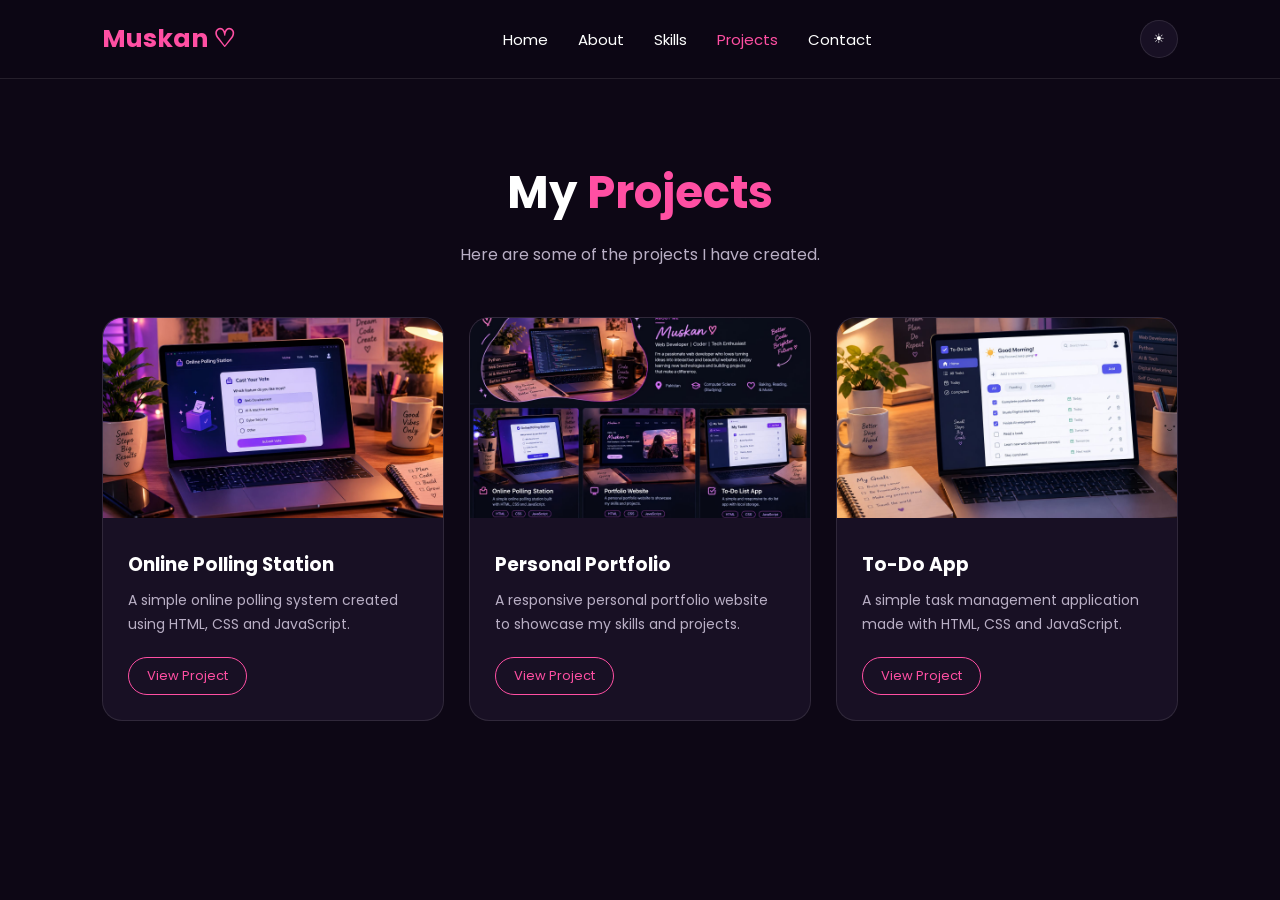
==== projects.html @ d233e870 "Add files via upload add personal portfolio website" ====
<!DOCTYPE html>
<html lang="en">
<head>
    <meta charset="UTF-8">
    <meta name="viewport" content="width=device-width, initial-scale=1.0">

    <title>Muskan ♡ | Projects</title>

    <link rel="stylesheet" href="style.css">
    <link rel="stylesheet"
          href="https://cdnjs.cloudflare.com/ajax/libs/font-awesome/6.5.0/css/all.min.css">
</head>

<body>

<header>
    <div class="logo">Muskan ♡</div>

    <nav id="nav">
        <a href="index.html">Home</a>
        <a href="about.html">About</a>
        <a href="skills.html">Skills</a>
        <a href="projects.html" class="active">Projects</a>
        <a href="contact.html">Contact</a>
    </nav>

    <div class="header-buttons">
        <button id="themeBtn">☀</button>
        <button id="menuBtn">☰</button>
    </div>
</header>

<section class="page-section">

    <h1 class="page-title">My <span>Projects</span></h1>

    <p class="section-description">
        Here are some of the projects I have created.
    </p>

    <div class="projects-container">

        <div class="project-card">
            <img src="polling.jpeg" alt="Online Polling Station">

            <div class="project-content">
                <h3>Online Polling Station</h3>

                <p>
                    A simple online polling system created using
                    HTML, CSS and JavaScript.
                </p>

                <a href="https://muskan-dev01.github.io/online-polling-system/" class="small-btn">View Project</a>
            </div>
        </div>


        <div class="project-card">
            <img src="portfolio.jpeg" alt="Portfolio Website">

            <div class="project-content">
                <h3>Personal Portfolio</h3>

                <p>
                    A responsive personal portfolio website to
                    showcase my skills and projects.
                </p>

                <a href="index.html" class="small-btn">View Project</a>
            </div>
        </div>


        <div class="project-card">
            <img src="todo-list.jpeg" alt="Todo App">

            <div class="project-content">
                <h3>To-Do App</h3>

                <p>
                    A simple task management application made
                    with HTML, CSS and JavaScript.
                </p>

                <a href="#" class="small-btn">View Project</a>
            </div>
        </div>

    </div>

</section>

<script src="script.js"></script>
</body>
</html>
---- style.css ----
@import url('https://fonts.googleapis.com/css2?family=Poppins:wght@300;400;500;600;700&display=swap');

* {
    margin: 0;
    padding: 0;
    box-sizing: border-box;
    font-family: 'Poppins', sans-serif;
}

:root {
    --bg: #0d0715;
    --card: #181024;
    --text: #ffffff;
    --muted: #b9afc5;
    --pink: #ff4fa3;
    --purple: #9b5cff;
    --border: rgba(255,255,255,0.1);
}

body {
    background: var(--bg);
    color: var(--text);
    min-height: 100vh;
    transition: 0.3s;
}

body.light {
    --bg: #faf7ff;
    --card: #ffffff;
    --text: #21152d;
    --muted: #665d6d;
    --border: rgba(0,0,0,0.1);
}

/* HEADER */

header {
    width: 100%;
    padding: 20px 8%;
    display: flex;
    justify-content: space-between;
    align-items: center;
    border-bottom: 1px solid var(--border);
    position: sticky;
    top: 0;
    z-index: 1000;
    background: rgba(13,7,21,0.9);
    backdrop-filter: blur(10px);
}

body.light header {
    background: rgba(250,247,255,0.9);
}

.logo {
    font-size: 25px;
    font-weight: 700;
    color: var(--pink);
}

nav {
    display: flex;
    gap: 30px;
}

nav a {
    color: var(--text);
    text-decoration: none;
    font-size: 15px;
    transition: 0.3s;
}

nav a:hover,
nav a.active {
    color: var(--pink);
}

.header-buttons {
    display: flex;
    gap: 10px;
}

.header-buttons button {
    background: var(--card);
    color: var(--text);
    border: 1px solid var(--border);
    width: 38px;
    height: 38px;
    border-radius: 50%;
    cursor: pointer;
}

#menuBtn {
    display: none;
}

/* HOME */

.hero {
    min-height: calc(100vh - 80px);
    padding: 70px 8%;
    display: flex;
    align-items: center;
    justify-content: space-between;
    gap: 50px;
}

.hero-text {
    max-width: 650px;
}

.hello {
    color: var(--pink);
    font-size: 20px;
    margin-bottom: 5px;
}

.hero h1 {
    font-size: 65px;
    line-height: 1.1;
}

.hero h1 span,
.page-title span {
    color: var(--pink);
}

.hero h2 {
    margin: 15px 0;
    color: var(--purple);
    font-size: 23px;
}

.hero p:not(.hello) {
    color: var(--muted);
    line-height: 1.8;
}

.hero-buttons {
    margin-top: 30px;
    display: flex;
    gap: 15px;
    flex-wrap: wrap;
}

.btn {
    display: inline-block;
    text-decoration: none;
    padding: 12px 25px;
    border-radius: 30px;
    border: none;
    cursor: pointer;
    background: linear-gradient(90deg, var(--pink), var(--purple));
    color: white;
    font-weight: 600;
    transition: 0.3s;
}

.btn:hover {
    transform: translateY(-3px);
}

.btn.outline {
    background: transparent;
    border: 1px solid var(--pink);
    color: var(--pink);
}

.socials {
    display: flex;
    gap: 15px;
    margin-top: 25px;
}

.socials a {
    width: 42px;
    height: 42px;
    border-radius: 50%;
    border: 1px solid var(--border);
    display: flex;
    justify-content: center;
    align-items: center;
    color: var(--text);
    text-decoration: none;
    transition: 0.3s;
}

.socials a:hover {
    color: var(--pink);
    border-color: var(--pink);
}

.hero-image {
    width: 350px;
    height: 350px;
    position: relative;
}

.hero-image img {
    width: 100%;
    height: 100%;
    object-fit: cover;
    border-radius: 50%;
    border: 5px solid var(--pink);
    box-shadow: 0 0 50px rgba(255,79,163,0.25);
}

.sparkle {
    position: absolute;
    top: -20px;
    right: 20px;
    font-size: 40px;
    color: var(--pink);
}

.butterfly {
    position: absolute;
    bottom: 20px;
    left: -30px;
    font-size: 40px;
}

/* GENERAL PAGE */

.page-section {
    min-height: calc(100vh - 80px);
    padding: 80px 8%;
}

.page-title {
    text-align: center;
    font-size: 45px;
    margin-bottom: 15px;
}

.section-description {
    text-align: center;
    color: var(--muted);
    margin-bottom: 50px;
}

/* ABOUT */

.about-container {
    max-width: 1000px;
    margin: auto;
    display: grid;
    grid-template-columns: 1fr 1.3fr;
    gap: 60px;
    align-items: center;
}

.about-image img {
    width: 100%;
    max-width: 560px;
    height: 430px;
    object-fit: cover;

    clip-path: polygon(
        8% 18%,
        18% 5%,
        34% 2%,
        50% 7%,
        65% 3%,
        82% 8%,
        94% 20%,
        98% 38%,
        94% 55%,
        98% 72%,
        90% 88%,
        75% 96%,
        58% 92%,
        42% 98%,
        25% 93%,
        10% 82%,
        4% 65%,
        7% 48%,
        3% 32%
    );

    border: 3px solid #c76cff;
    box-shadow: 0 0 35px rgba(199, 108, 255, 0.35);
}
.about-text h2 {
    font-size: 30px;
    margin-bottom: 20px;
}

.about-text p {
    color: var(--muted);
    line-height: 1.8;
    margin-bottom: 15px;
}

.about-info {
    margin-top: 25px;
}

.about-info strong {
    color: var(--pink);
}

/* SKILLS */

.skills-container {
    max-width: 1100px;
    margin: auto;
    display: grid;
    grid-template-columns: repeat(3, 1fr);
    gap: 25px;
}

.skill-card {
    background: var(--card);
    border: 1px solid var(--border);
    padding: 35px 25px;
    text-align: center;
    border-radius: 20px;
    transition: 0.3s;
}

.skill-card:hover {
    transform: translateY(-8px);
    border-color: var(--pink);
}

.skill-card i {
    font-size: 45px;
    color: var(--pink);
    margin-bottom: 15px;
}

.skill-card h3 {
    margin-bottom: 10px;
}

.skill-card p {
    color: var(--muted);
    font-size: 14px;
}

/* PROJECTS */

.projects-container {
    max-width: 1100px;
    margin: auto;
    display: grid;
    grid-template-columns: repeat(3, 1fr);
    gap: 25px;
}

.project-card {
    overflow: hidden;
    background: var(--card);
    border: 1px solid var(--border);
    border-radius: 20px;
    transition: 0.3s;
}

.project-card:hover {
    transform: translateY(-8px);
    border-color: var(--pink);
}

.project-card img {
    width: 100%;
    height: 200px;
    object-fit: cover;
}

.project-content {
    padding: 25px;
}

.project-content h3 {
    margin-bottom: 10px;
}

.project-content p {
    color: var(--muted);
    font-size: 14px;
    line-height: 1.7;
    margin-bottom: 20px;
}

.small-btn {
    display: inline-block;
    color: var(--pink);
    text-decoration: none;
    border: 1px solid var(--pink);
    padding: 8px 18px;
    border-radius: 20px;
    font-size: 13px;
}

/* CONTACT */

.contact-container {
    max-width: 1000px;
    margin: auto;
    display: grid;
    grid-template-columns: 1fr 1fr;
    gap: 50px;
}

.contact-info h2 {
    font-size: 30px;
    margin-bottom: 15px;
}

.contact-info > p {
    color: var(--muted);
    line-height: 1.8;
    margin-bottom: 30px;
}

.contact-item a {
    color: #b89ad9;
    text-decoration: none;
}

.contact-item i {
    color: var(--pink);
    font-size: 20px;
}

form {
    display: flex;
    flex-direction: column;
    gap: 15px;
}

form input,
form textarea {
    width: 100%;
    padding: 14px 18px;
    border-radius: 10px;
    border: 1px solid var(--border);
    outline: none;
    background: var(--card);
    color: var(--text);
    resize: none;
}

form input:focus,
form textarea:focus {
    border-color: var(--pink);
}

/* MOBILE */

@media (max-width: 850px) {

    #menuBtn {
        display: block;
    }

    nav {
        position: absolute;
        top: 79px;
        left: 0;
        width: 100%;
        background: var(--card);
        display: none;
        flex-direction: column;
        padding: 25px;
        text-align: center;
    }

    nav.open {
        display: flex;
    }

    .hero {
        flex-direction: column-reverse;
        text-align: center;
        padding-top: 50px;
    }

    .hero h1 {
        font-size: 48px;
    }

    .hero-buttons,
    .socials {
        justify-content: center;
    }

    .hero-image {
        width: 270px;
        height: 270px;
    }

    .about-container,
    .contact-container {
        grid-template-columns: 1fr;
    }

    .skills-container,
    .projects-container {
        grid-template-columns: 1fr 1fr;
    }
}

@media (max-width: 550px) {

    .skills-container,
    .projects-container {
        grid-template-columns: 1fr;
    }

    .page-title {
        font-size: 35px;
    }

    .hero h1 {
        font-size: 40px;
    }

    header {
        padding: 18px 5%;
    }

    .page-section {
        padding: 60px 5%;
    }
}

/* Navigation */
.navbar {
    display: flex;
    align-items: center;
    justify-content: center;
    gap: 30px;
    margin-left: auto;
}

.navbar a {
    color: white;
    text-decoration: none;
    font-size: 16px;
    font-weight: 500;
    cursor: pointer;
    transition: 0.3s ease;
}

.navbar a:hover {
    color: #ff6ee6;
    text-shadow: 0 0 10px #ff6ee6;
}

.navbar a:active {
    color: #ff6ee6;
}
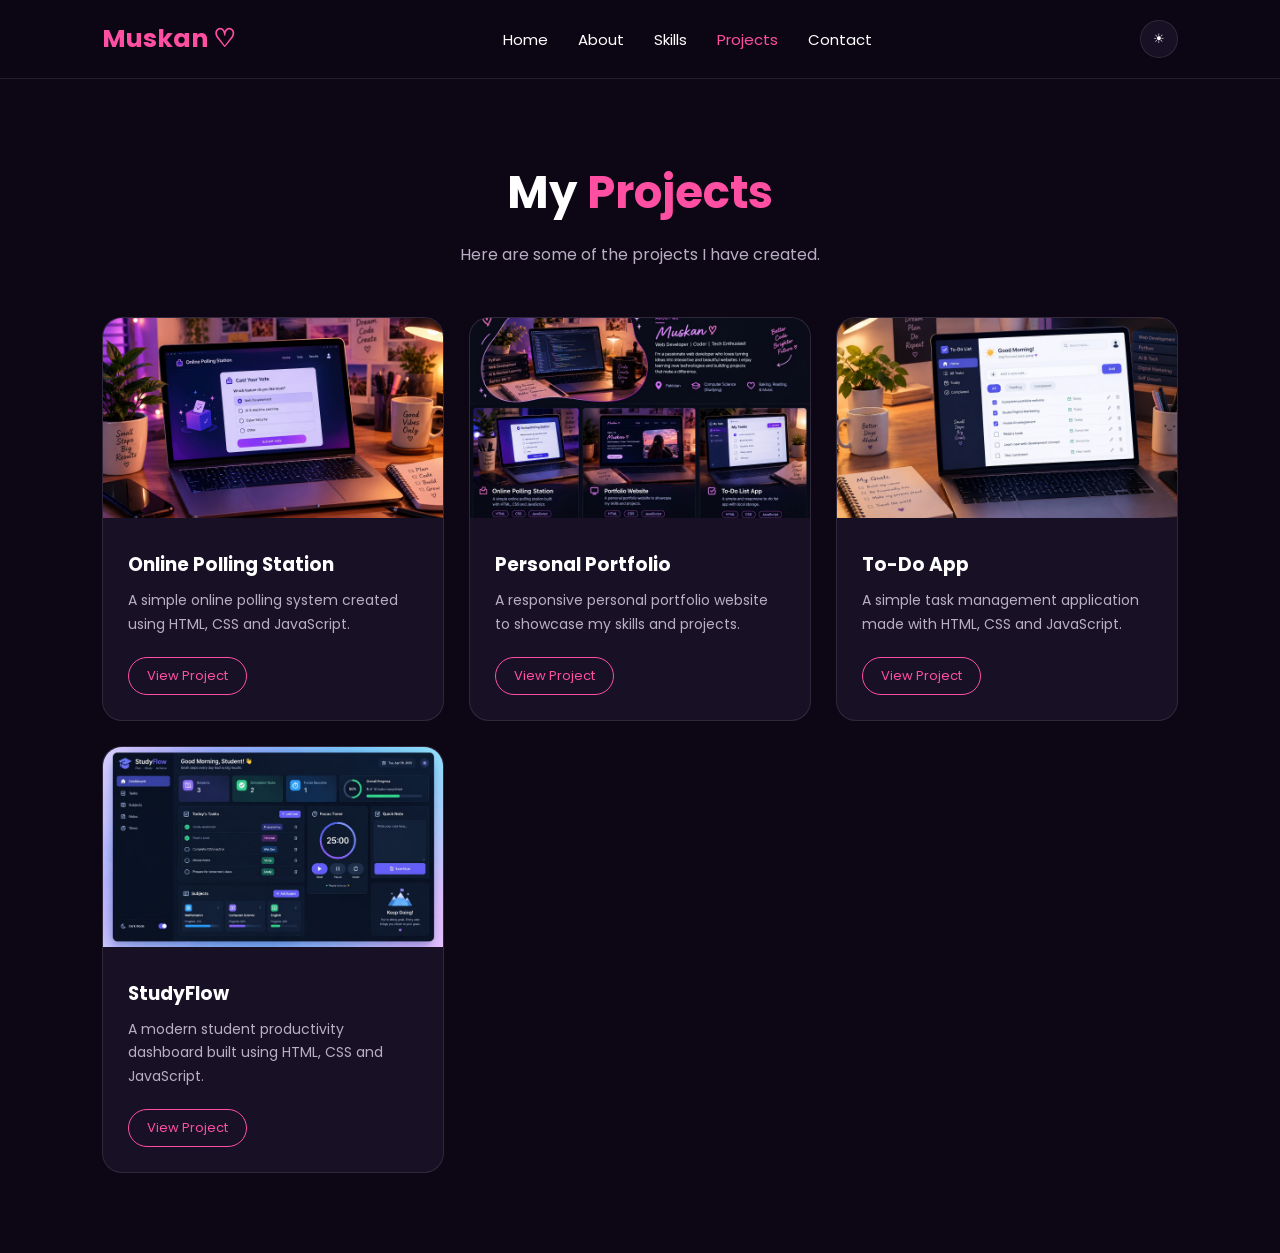
==== commit fcc59bac: "Add files via upload" ====
--- a/projects.html
+++ b/projects.html
@@ -82,12 +82,36 @@
                     A simple task management application made
                     with HTML, CSS and JavaScript.
                 </p>
-
-                <a href="#" class="small-btn">View Project</a>
+                <a href="https://muskan-dev01.github.io/todo-list/" class="small-btn">
+                    View Project
+                </a>
             </div>
         </div>
+        <div class="project-card">
+            <img src="study-flow.jpeg" alt="Study Flow">
 
-    </div>
+            <div class="project-content">
+                <h3>StudyFlow</h3>
+
+                <p>
+                    A modern student productivity dashboard built using HTML, CSS and JavaScript.
+                </p>
+                <a href="https://muskan-dev01.github.io/study-flow/" class="small-btn">
+                    View Project
+                </a>
+            </div>
+
+            
+        </div>
+
+    
+
+</section>
+
+<script src="script.js"></script>
+</body>
+</html>
+
 
 </section>
 
--- a/style.css
+++ b/style.css
@@ -502,29 +502,28 @@
     }
 }
 
-@media (max-width: 550px) {
-
-    .skills-container,
-    .projects-container {
-        grid-template-columns: 1fr;
-    }
-
-    .page-title {
-        font-size: 35px;
-    }
-
-    .hero h1 {
-        font-size: 40px;
-    }
-
-    header {
-        padding: 18px 5%;
-    }
-
-    .page-section {
-        padding: 60px 5%;
-    }
-}
+@media (max-width: 850px) {
+
+    #menuBtn {
+        display: block;
+    }
+
+    .navbar {
+        position: absolute;
+        top: 79px;
+        left: 0;
+        width: 100%;
+        background: var(--card);
+        display: none;
+        flex-direction: column;
+        padding: 25px;
+        text-align: center;
+        gap: 25px;
+    }
+}
+    .navbar.open {
+        display: flex;
+    }
 
 /* Navigation */
 .navbar {
@@ -551,4 +550,109 @@
 
 .navbar a:active {
     color: #ff6ee6;
-}           +}           
+
+@media (max-width: 850px) {
+
+    .navbar {
+        display: none !important;
+        position: absolute;
+        top: 79px;
+        left: 0;
+        width: 100%;
+        background: var(--card);
+        flex-direction: column;
+        padding: 25px;
+        text-align: center;
+        gap: 25px;
+    }
+
+    .navbar.open {
+        display: flex !important;
+    }
+
+    #menuBtn {
+        display: block;
+    }
+}
+
+/* MOBILE MENU FIX */
+@media (max-width: 850px) {
+
+    header .navbar {
+        display: none;
+        position: absolute;
+        top: 79px;
+        left: 0;
+        width: 100%;
+        background: var(--card);
+        flex-direction: column;
+        align-items: center;
+        gap: 20px;
+        padding: 25px;
+    }
+
+    header .navbar.open {
+        display: flex;
+    }
+
+    #menuBtn {
+        display: block;
+    }
+}
+
+/* NAVIGATION */
+
+.navbar {
+    display: flex;
+    align-items: center;
+    justify-content: center;
+    gap: 30px;
+    margin-left: auto;
+}
+
+.navbar a {
+    color: var(--text);
+    text-decoration: none;
+    font-size: 16px;
+    font-weight: 500;
+    cursor: pointer;
+    transition: 0.3s ease;
+}
+
+.navbar a:hover {
+    color: #ff6ee6;
+    text-shadow: 0 0 10px #ff6ee6;
+}
+
+.navbar a:active {
+    color: #ff6ee6;
+}
+
+
+/* MOBILE NAVIGATION */
+
+@media (max-width: 850px) {
+
+    .navbar {
+        display: none;
+        position: absolute;
+        top: 79px;
+        left: 0;
+        width: 100%;
+        background: var(--card);
+        flex-direction: column;
+        align-items: center;
+        gap: 20px;
+        padding: 25px;
+        margin-left: 0;
+    }
+
+    .navbar.open {
+        display: flex;
+    }
+
+    #menuBtn {
+        display: block;
+    }
+}
